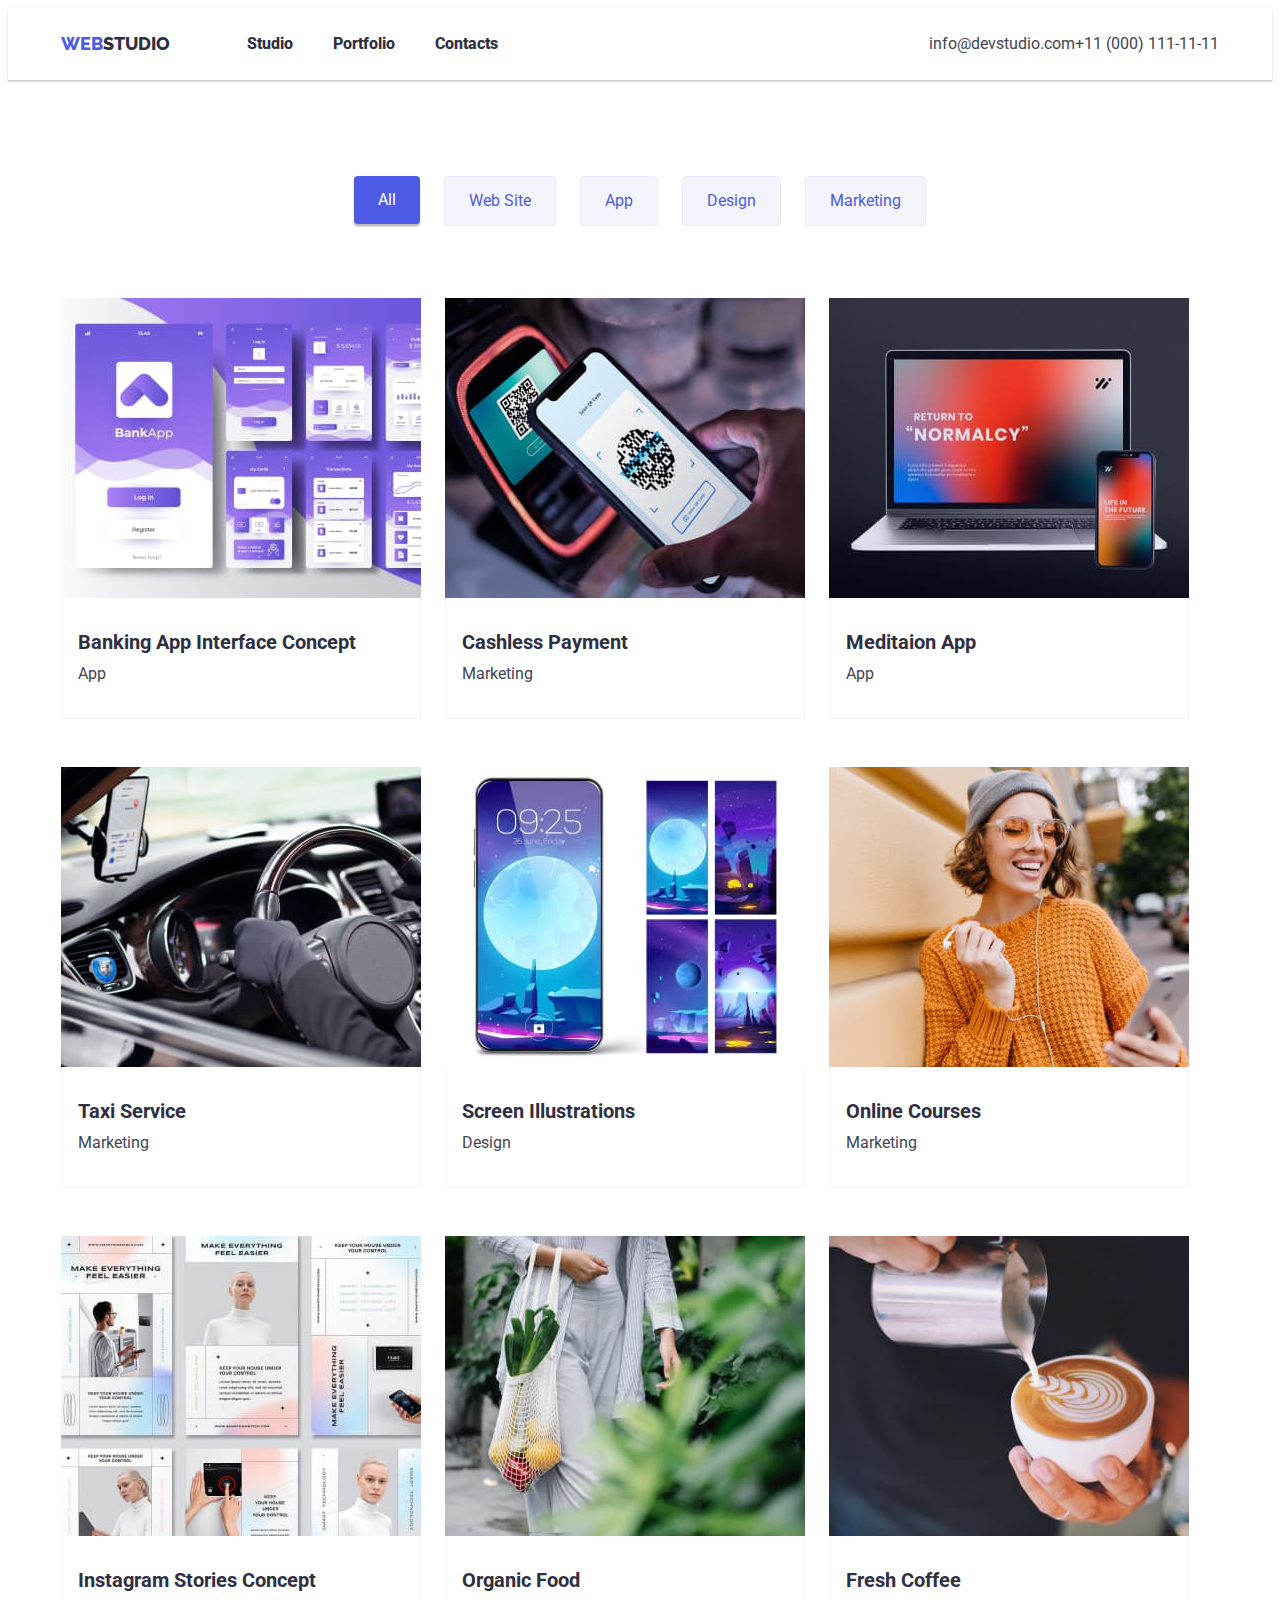
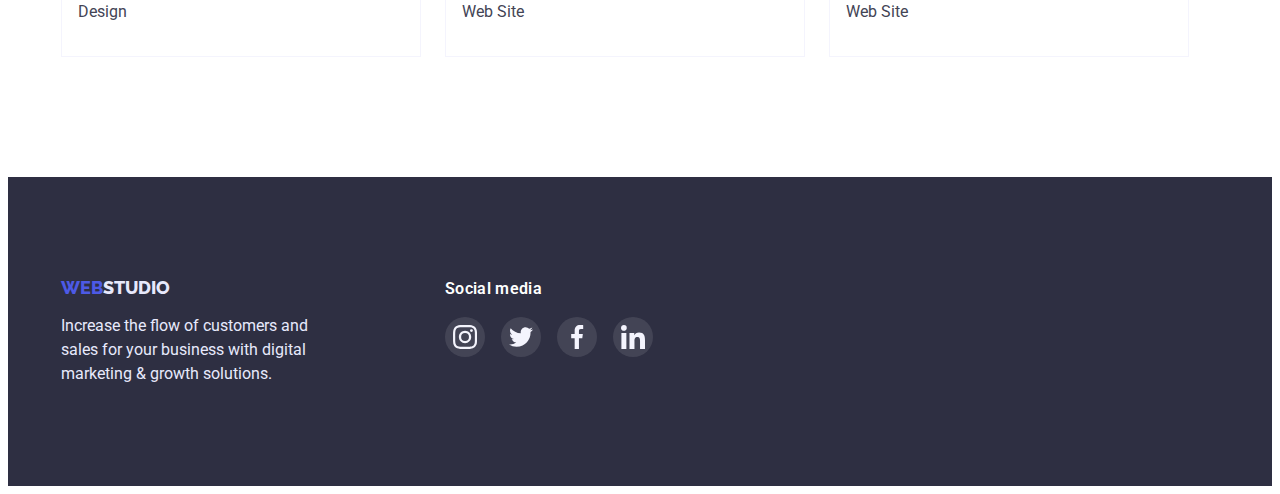
==== portfolio.html @ 6d772173 "modal.js" ====
<!DOCTYPE html>
<html lang="en">
  <head>
    <meta charset="UTF-8" />
    <meta http-equiv="X-UA-Compatible" content="IE=edge" />
    <meta name="viewport" content="width=device-width, initial-scale=1.0" />
    <title>Portfolio</title>

    <link rel="preconnect" href="https://fonts.googleapis.com" />
    <link rel="preconnect" href="https://fonts.gstatic.com" crossorigin />
    <link
      href="https://fonts.googleapis.com/css2?family=Raleway:wght@700;800&family=Roboto:wght@400;500;700;900&display=swap"
      rel="stylesheet"
    />
    <link
      rel="stylesheet"
      href="https://cdnjs.cloudflare.com/ajax/libs/modern-normalize/1.1.0/modern-normalize.min.css"
      integrity="sha512-wpPYUAdjBVSE4KJnH1VR1HeZfpl1ub8YT/NKx4PuQ5NmX2tKuGu6U/JRp5y+Y8XG2tV+wKQpNHVUX03MfMFn9Q=="
      crossorigin="anonymous"
      referrerpolicy="no-referrer"
    />
    <link rel="stylesheet" href="./сss/reset.css" />
    <link rel="stylesheet" href="./сss/styles.css" />
  </head>
  <body>
    <!--===========================HEADER========================-->
    <header class="header">
      <div class="container header-container">
        <nav class="header-nav">
          <a href="./index.html" class="header-logo"
            ><span class="blue-color">web</span><span class="grey-color">studio</span></a
          >
          <!--===========NAVIGATION HEADER=========-->
          <ul class="list header-list">
            <li>
              <a href="./index.html" class="list-nav header-list-item">Studio</a>
            </li>

            <li>
              <a href="./portfolio.html" class="list-nav header-list-item">Portfolio</a>
            </li>

            <li>
              <a href="" class="list-nav header-list-item">Contacts</a>
            </li>
          </ul>
        </nav>

        <!--================MAILTO============-->
        <ul class="list list-mailto">
          <li>
            <a href="mailto:info@devstudio.com" class="mailto">info@devstudio.com</a>
          </li>

          <li>
            <a href="tel:+110001111111" class="phone">+11 (000) 111-11-11</a>
          </li>
        </ul>
      </div>
    </header>
    <main>
      <!--============================NAVIGATION PAGE=================-->
      <section class="porfolio">
        <div class="container"> 
        <h1 class="visually-hidden">Our works</h1>
        <ul class="btn-list">
          <li>
            <button type="button" class="button-primary">All</button>
          </li>
          <li>
            <button type="button" class="menu-link">Web Site</button>
          </li>
          <li>
            <button type="button" class="menu-link">App</button>
          </li>
          <li>
            <button type="button" class="menu-link">Design</button>
          </li>
          <li>
            <button type="button" class="menu-link">Marketing</button>
          </li>
        </ul>
        
        <!--=====================1=======================-->
        
        <ul class="portfolio-list">
          <li class="porfolio-list-item">
            <a href="" class="portfolio-list-link">
            <img src="./images/portfolio/interfase.jpg" alt="Interfase" width="360" height="300" />
            <div class="portfolio-item-wrap">
            <h2 class="word-heading">Banking App Interface Concept</h2>
            <p class="word-img">App</p>
          </div>
          </a>
        </li>
          <!--=====================2=======================-->
          <li class="porfolio-list-item">
            <a href="" class="portfolio-list-link">
            <img src="./images/portfolio/payment.jpg" alt="Payment" width="360" height="300" />
            <div class="portfolio-item-wrap">

            <h2 class="word-heading">Cashless Payment</h2>
            <p class="word-img">Marketing</p>
          </div>
          </a>
        </li>
          <!--=====================3=======================-->
          <li class="porfolio-list-item">
            <a href="" class="portfolio-list-link">
            <img
              src="./images/portfolio/meditation.jpg"
              alt="Meditation"
              width="360"
              height="300"
            />
            <div class="portfolio-item-wrap">
            <h2 class="word-heading">Meditaion App</h2>
            <p class="word-img">App</p>
          </div>
          </a>
        </li>
          <!--=====================4=======================-->
          <li class="porfolio-list-item">
            <a href="" class="portfolio-list-link">
            <img src="./images/portfolio/taxi.jpg" alt="Taxi" width="360" height="300" />
            <div class="portfolio-item-wrap">
            <h2 class="word-heading">Taxi Service</h2>
            <p class="word-img">Marketing</p>
          </div>
          </a>
        </li>
          <!--=====================5=======================-->
          <li class="porfolio-list-item">
            <a href="" class="portfolio-list-link">
            <img src="./images/portfolio/illustrations.jpg" alt="" width="360" height="300" />
            <div class="portfolio-item-wrap">
            <h2 class="word-heading">Screen Illustrations</h2>
            <p class="word-img">Design</p>
          </div>
          </a>
        </li>
          <!--=====================6=======================-->
          <li class="porfolio-list-item">
            <a href="" class="portfolio-list-link">
            <img src="./images/portfolio/courses.jpg" alt="Courses" width="360" height="300" />
            <div class="portfolio-item-wrap">
            <h2 class="word-heading">Online Courses</h2>
            <p class="word-img">Marketing</p>
          </div>
          </a>
        </li>
          <!--=====================7=======================-->
          <li class="porfolio-list-item">
            <a href="" class="portfolio-list-link">
            <img src="./images/portfolio/instagram.jpg" alt="" width="360" height="300" />
            <div class="portfolio-item-wrap">
            <h2 class="word-heading">Instagram Stories Concept</h2>
            <p class="word-img">Design</p>
          </div>
          </a>
        </li>
          <!--=====================8=======================-->
          <li class="porfolio-list-item">
            <a href="" class="portfolio-list-link">
            <img src="./images/portfolio/food.jpg" alt="" width="360" height="300" />
            <div class="portfolio-item-wrap">
            <h2 class="word-heading">Organic Food</h2>
            <p class="word-img">Web Site</p>
          </div>
          </a>
        </li>
          <!--=====================9=======================-->
          <li class="porfolio-list-item">
            <a href="" class="portfolio-list-link">
            <img src="./images/portfolio/coffe.jpg" alt="Coffe" width="360" height="300" />
            <div class="portfolio-item-wrap">
            <h2 class="word-heading">Fresh Coffee</h2>
            <p class="word-img">Web Site</p>
          </div>
          </a>
        </li>
        </ul>
        </div>
      </section>
    </main>
    <!--===============================FOOTER==================================-->
    </main>
    <footer class="footer">
      <div class="container footer-cotainer">
        <div class="footer-container-logo-text">
          <div class="foooter-container-logo">
            <a class="footer-logo" href="./index.html"
              ><span class="blue-color">web</span><span class="cloud-color">studio</span></a
            >
          </div>

          <p class="footer-text">
            Increase the flow of customers and sales for your business with digital marketing &
            growth solutions.
          </p>
        </div>
        <div class="footer-social">
          <h3 class="footer-social-title">Social media</h3>
          <ul class="footer-social-list">
            <li class="footer-social-list-item">
              <a href="" class="fotter-social-list-link">
                <svg class="footer-social-list-icon" width="24" height="24">
                  <use href="./images/icons.svg#instagram"></use>
                </svg>
              </a>
            </li>
            <li class="footer-social-list-item">
              <a href="" class="fotter-social-list-link">
                <svg class="footer-social-list-icon" width="24" height="24">
                  <use href="./images/icons.svg#twitter"></use>
                </svg>
              </a>
            </li>
            <li class="footer-social-list-item">
              <a href="" class="fotter-social-list-link">
                <svg class="footer-social-list-icon" width="24" height="24">
                  <use href="./images/icons.svg#facebook"></use>
                </svg>
              </a>
            </li>
            <li class="footer-social-list-item">
              <a href="" class="fotter-social-list-link">
                <svg class="footer-social-list-icon" width="24" height="24">
                  <use href="./images/icons.svg#linkedin"></use>
                </svg>
              </a>
            </li>
          </ul>
        </div>
      </div>
    </footer>
    <script src="./js/modal.js"></script>
  </body>
</html>
---- сss/styles.css ----
/***************************color****************************/
:root {
  --primary-brand-IRIS: #4d5ae5;
  --Dark-color-NAVY-BLUE: #2e2f42;
  --secondary-brand-ACTIVE: #404bbf;
  --Success-color-GREEN: #31d0aa;
  --Text-color-SLATE: #434455;
  --Subtle-Text-LIGHT-SLATE: #8e8f99;
  --Accent-color-CORN-FLOVER: #e7e9fc;
  --Light-color-Cloud: #f4f4fd;
  --White: #ffffff;
}
body {
  font-family: 'Roboto', sans-serif;
  color: var(--Dark-color-NAVY-BLUE);
  background-color: var(--White);
}

/******Приховати заголовок******/

.visually-hidden {
  position: absolute;
  width: 1px;
  height: 1px;
  margin: -1px;
  border: 0;
  padding: 0;
  clip: rect(0 0 0 0);
  overflow: hidden;
}
/******CONTAINER******/
.container {
  width: 1158px;
  margin: 0 auto;
  padding-left: 15px;
  padding-right: 15px;
}

/******NO Pudding SECTION******/
/***+ in section ''no padding***/
.section.no-padding {
  padding-top: -0;
  padding-bottom: -0;
}
img {
  display: block;
  max-width: 100%;
  height: auto;
}

/**********************************HEADER*************************/
.header {
  box-shadow: 0px 2px 1px rgba(46, 47, 66, 0.08), 0px 1px 1px rgba(46, 47, 66, 0.16),
    0px 1px 6px rgba(46, 47, 66, 0.08);
}

.header-container {
  display: flex;
}

/***LOGO***/
.header-logo {
  font-family: 'Raleway', sans-serif;
  font-weight: 800;
  font-size: 18px;
  line-height: 1.17;
  text-transform: uppercase;
}
.blue-color {
  color: var(--primary-brand-IRIS);
}
.grey-color {
  color: var(--Dark-color-NAVY-BLUE);
}
/****************NAVIGATION HEADER**************/
.list-nav {
  font-weight: 800;
  font-size: 16px;
  line-height: 1.5;
  color: var(--Dark-color-NAVY-BLUE);
}

.list-nav:hover,
.list-nav:focus {
  color: var(--Text-color-SLATE);
}
.list-nav:active {
  color: var(--primary-brand-IRIS);
}
.header-nav {
  display: flex;
  align-items: center;
}
.header-list {
  display: block;
  display: flex;
  margin-left: 77px;
  gap: 40px;
}

.header-list-item {
  display: block;
  padding-top: 24px;
  padding-bottom: 24px;
}

/**************MAILTO-PHONE***************/
.mailto,
.phone {
  font-weight: 400;
  font-size: 16px;
  line-height: 1.5;
  color: var(--Text-color-SLATE);
}
.mailto:hover,
.mailto:focus,
.phone:hover,
.phone:focus {
  color: var(--primary-brand-IRIS);
}

.mailto:active,
.phone:active {
  color: var(--White);
  background-color: var(--primary-brand-IRIS);
}
.list-mailto {
  display: flex;
  margin-left: auto;
  align-items: center;
}
.list-mailto-phone {
  margin-left: 40px;
}

/******************************HERO******************************/
.hero {
  max-width: 1440px;
  padding-top: 192px;
  padding-bottom: 192px;
  margin-left: auto;
  margin-right: auto;
  background-image: linear-gradient(rgba(46, 47, 66, 0.7), rgba(46, 47, 66, 0.7)),
    url(../images/webstudio/people-office.jpg);
  background-position: center;
  background-size: cover;
  background-color: var(--Dark-color-NAVY-BLUE);
}
.hero-caption {
  text-align: center;
  margin: 0 auto;
  font-weight: 500;
  font-size: 56px;
  line-height: 1.07;
  color: var(--White);
  max-width: 492px;
}

/*************BUTTON HERO** PORFOLIO************/

.button-hero {
  padding: 16px 32px;
  border-radius: 4px;
  display: block;
  margin: 48px auto 0;
  font-family: inherit;
  font-size: 16px;
  line-height: 1.19;
  background-color: var(--primary-brand-IRIS);
  color: var(--White);
  border: none;
}
.button-hero:hover,
.button-hero:focus {
  background-color: var(--secondary-brand-ACTIVE);
}
.button-hero:active {
  background-color: var(--primary-brand-IRIS);
}

/******************************FEATURES*************************/

.features {
  padding-top: 120px;
  padding-bottom: 120px;
}

.features-list {
  display: flex;
  gap: 24px;
}

.features-list-item {
  flex-basis: calc((100% - 72px) / 4);
}

.features-list-icon {
  width: 264px;
  height: 112px;
  margin-bottom: 8px;
  display: flex;
  align-items: center;
  justify-content: center;
  background-color: var(--Light-color-Cloud);
  border-radius: 4px;
}

.features-title {
  margin-bottom: 8px;
  font-size: 20px;
  line-height: 1.2;
  letter-spacing: 0.02em;
}
.features-text {
  font-weight: 400;
  font-size: 16px;
  line-height: 1.5;
  letter-spacing: 0.02em;
  color: var(--Text-color-SLATE);
}
/************************************OUR GOB*************************/
.gob {
  padding-bottom: 120px;
}

.gob-title {
  margin-bottom: 72px;
  text-align: center;
  font-size: 36px;
  line-height: 1.11;
}
.gob-list {
  display: flex;
  gap: 24px;
}
/************************************OUR TEAM************************/
.user {
  padding-top: 120px;
  padding-bottom: 120px;
  background-color: var(--Light-color-Cloud);
}
.user-heading {
  margin-bottom: 72px;
  text-align: center;
  font-size: 36px;
  line-height: 1.11;
}
.user-list {
  display: flex;
  gap: 24px;
}
.user-name {
  margin-bottom: 8px;
  font-size: 20px;
  line-height: 1.2;
}
.user-text {
  font-weight: 400;
  font-size: 16px;
  line-height: 1.5;
  color: var(--Text-color-SLATE);
}
.user-wrap {
  padding-top: 32px;
  padding-bottom: 32px;
}
.list-foto {
  box-shadow: 0px 1px 6px rgba(46, 47, 66, 0.08), 0px 1px 1px rgba(46, 47, 66, 0.16),
    0px 2px 1px rgba(46, 47, 66, 0.08);
  border-radius: 0px 0px 4px 4px;
  text-align: center;
  background-color: var(--White);
}

.social-list {
  display: flex;
  justify-content: center;
  margin-top: 12px;
  gap: 24px;
}

.social-list-link {
  display: flex;
  justify-content: center;
  align-items: center;
  width: 40px;
  height: 40px;
  border-radius: 50%;
  fill: var(--Light-color-Cloud);
  background-color: var(--primary-brand-IRIS);
}
.social-list-link:hover,
.social-list-link:focus {
  background-color: var(--Success-color-GREEN);
  fill: var(--Light-color-Cloud);
}
.social-list-icon {
  fill: var(--Light-color-Cloud);
}

/****************************************CUSTOMERS***********************/
.section-title {
  margin-bottom: 72px;
  font-weight: 700;
  font-size: 36px;
  line-height: 1.17;
  text-align: center;
  letter-spacing: 0.03em;
}

.customers {
  padding-top: 120px;
  padding-bottom: 120px;
}

.our-customers {
  display: flex;
  gap: 24px;
}

.customers-list {
  width: 168px;
  height: 88px;
  cursor: pointer;
  margin: 0;
  padding: 0;
  border-radius: 4px;
}

.customers-link {
  border: 1px solid var(--Subtle-Text-LIGHT-SLATE);
  height: 100%;
  width: 100%;
  fill: var(--Subtle-Text-LIGHT-SLATE);
  display: flex;
  align-items: center;
  justify-content: center;
  border-radius: 4px;
}

.customers-link:hover,
.customers-link:focus {
  color: var(--primary-brand-IRIS);
  border: 1px solid var(--primary-brand-IRIS);
  fill: currentColor;
}

/*************************PORTFOLIO*****************/
/*************************PORTFOLIO*****************/
.porfolio {
  padding-top: 96px;
  padding-bottom: 120px;
}
.btn-list {
  margin-bottom: 72px;
  display: flex;
  gap: 24px;
  justify-content: center;
}

.button-primary {
  padding: 12px 24px;
  box-shadow: 0px 3px 1px rgba(0, 0, 0, 0.1), 0px 2px 1px rgba(0, 0, 0, 0.08),
    0px 2px 2px rgba(0, 0, 0, 0.12);
  border-radius: 4px;
  font-family: inherit;
  font-size: 16px;
  line-height: 1.5;
  background-color: var(--primary-brand-IRIS);
  color: var(--White);
  border: none;
}

.button-primary:active {
  background-color: var(--secondary-brand-ACTIVE);
}

.menu-link {
  padding: 12px 24px;
  font-family: inherit;
  font-size: 16px;
  line-height: 1.5;
  background-color: var(--Light-color-Cloud);
  color: var(--primary-brand-IRIS);
  border: 1px solid var(--Accent-color-CORN-FLOVER);
  border-radius: 4px;
}

.menu-link:hover,
.menu-link:focus {
  border: 1px solid var(--primary-brand-IRIS);
  box-shadow: 0px 3px 1px rgba(0, 0, 0, 0.1), 0px 2px 1px rgba(0, 0, 0, 0.08),
    0px 2px 2px rgba(0, 0, 0, 0.12);
  background-color: var(--primary-brand-IRIS);
  color: var(--White);
}

.menu-link:active {
  color: var(--White);
  background-color: var(--primary-brand-IRIS);
}
/*****************************OUR WORDS*****************/
.portfolio-list {
  display: flex;
  flex-wrap: wrap;
  row-gap: 48px;
  column-gap: 24px;
}
.porfolio-list-item {
  background-color: var(--White);
  /* box-shadow: 0px 1px 6px rgba(46, 47, 66, 0.08); */
}
.porfolio-list-item:hover,
.porfolio-list-item:focus {
  background-color: var(--White);
  box-shadow: 0px 1px 6px rgba(46, 47, 66, 0.08),
    0px 1px 1px rgba(46, 47, 66, 0.16), 0px 2px 1px rgba(46, 47, 66, 0.08);
}

.portfolio-item-wrap {
  border: 0.5px solid #f4f4fd;
  padding: 32px 16px;
  border-top: none;
}

.word-heading {
  margin-bottom: 8px;
  font-size: 20px;
  line-height: 1.2;
}

.word-img {
  line-height: 1.5;
  color: var(--Text-color-SLATE);
}


/*****************************************FOOTER***********************/
.footer {
  
  padding-top: 100px;
  padding-bottom: 100px;
  background-color: var(--Dark-color-NAVY-BLUE);
}

.cloud-color {
  color: var(--Accent-color-CORN-FLOVER);
}
.footer-logo {
  display: inline-block;
  margin-bottom: 16px;
  font-family: 'Raleway';
  font-weight: 800;
  font-size: 18px;
  line-height: 1.17;
  text-transform: uppercase;
}
.footer-text {
  line-height: 1.5;
  color: var(--Accent-color-CORN-FLOVER);
  max-width: 264px;
}
.footer .container {
  display: flex;
}

.footer-container {
  display: flex;
  align-items: baseline;
}

.footer-container-logo-text {
  margin-right: 120px;
}

.footer-social {
}
.footer-social-title {
  font-weight: 600;
  font-size: 16px;
  line-height: 1.5;
  letter-spacing: 0.02em;
  color: var(--White);
}

.footer-social-list {
  display: flex;
  margin-top: 16px;
  gap: 16px;
}

/* .footer-social-list-item:ntn-child(4n){
  margin-right: 0;
} */

/* .footer-social-list-item:not(:last-child) {
  margin-right: 16px;
} */

.fotter-social-list-link {
  display: flex;
  justify-content: center;
  align-items: center;
  width: 40px;
  height: 40px;
  border-radius: 50%;
  fill: var(--Light-color-Cloud);
  background-color: rgba(255, 255, 255, 0.1);
}

.fotter-social-list-link:hover,
.fotter-social-list-link:focus {
  background-color: var(--Success-color-GREEN);
  fill: var(--Light-color-Cloud);
}
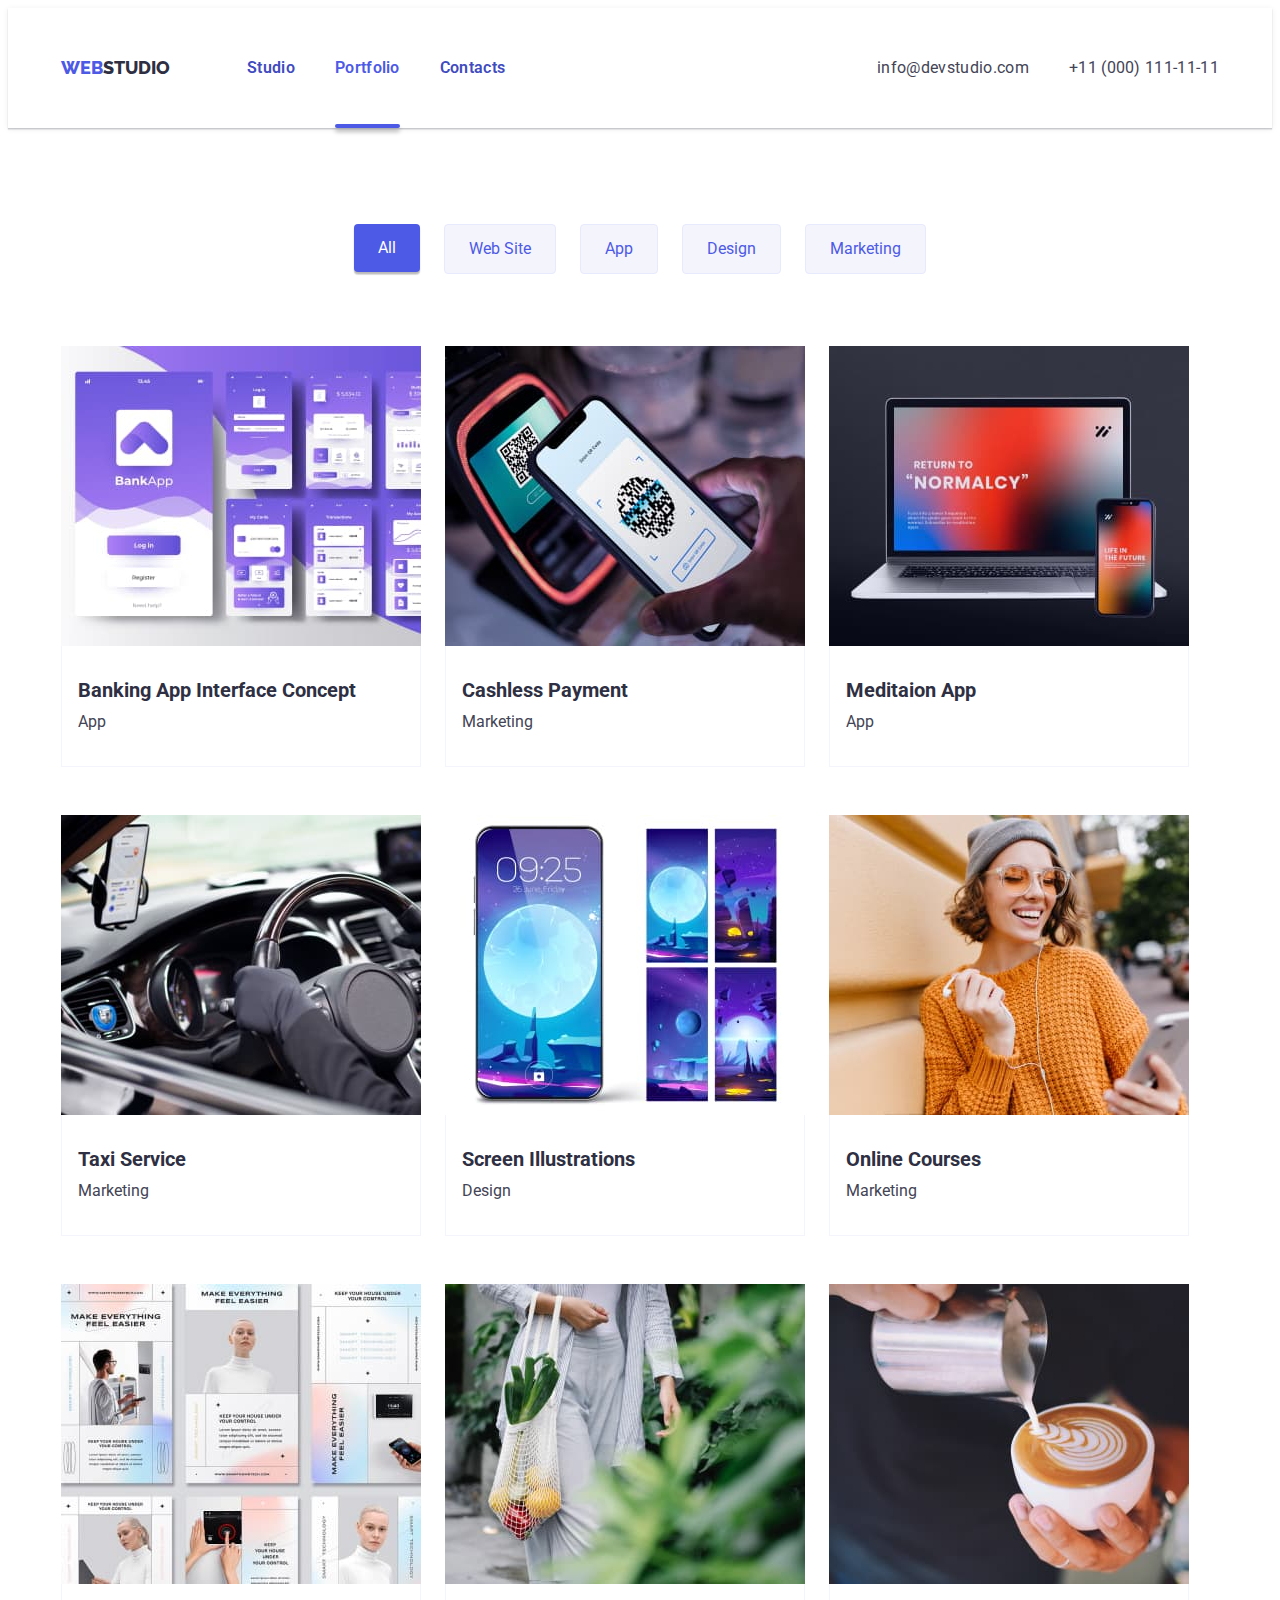
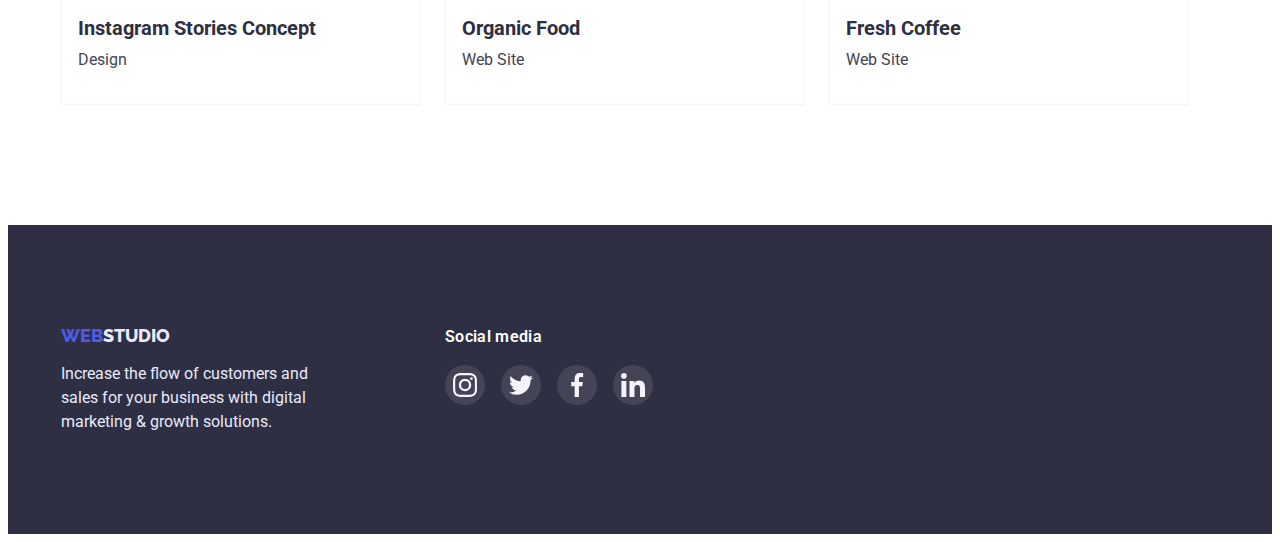
==== commit 9fd50603: "html" ====
--- a/portfolio.html
+++ b/portfolio.html
@@ -32,15 +32,15 @@
           >
           <!--===========NAVIGATION HEADER=========-->
           <ul class="list header-list">
-            <li>
+            <li class="nav-item">
               <a href="./index.html" class="list-nav header-list-item">Studio</a>
             </li>
 
-            <li>
-              <a href="./portfolio.html" class="list-nav header-list-item">Portfolio</a>
-            </li>
-
-            <li>
+            <li class="nav-item">
+              <a href="./portfolio.html" class="list-nav header-list-item current">Portfolio</a>
+            </li>
+
+            <li class="nav-item">
               <a href="" class="list-nav header-list-item">Contacts</a>
             </li>
           </ul>
@@ -52,7 +52,7 @@
             <a href="mailto:info@devstudio.com" class="mailto">info@devstudio.com</a>
           </li>
 
-          <li>
+          <li class="list-mailto-phone">
             <a href="tel:+110001111111" class="phone">+11 (000) 111-11-11</a>
           </li>
         </ul>
--- a/сss/styles.css
+++ b/сss/styles.css
@@ -9,7 +9,11 @@
   --Accent-color-CORN-FLOVER: #e7e9fc;
   --Light-color-Cloud: #f4f4fd;
   --White: #ffffff;
-}
+  --transition-duration-function: 250ms cubic-bezier(0.4, 0, 0.2, 1);
+}
+
+
+
 body {
   font-family: 'Roboto', sans-serif;
   color: var(--Dark-color-NAVY-BLUE);
@@ -37,7 +41,6 @@
 }
 
 /******NO Pudding SECTION******/
-/***+ in section ''no padding***/
 .section.no-padding {
   padding-top: -0;
   padding-bottom: -0;
@@ -66,12 +69,15 @@
   line-height: 1.17;
   text-transform: uppercase;
 }
+
 .blue-color {
   color: var(--primary-brand-IRIS);
 }
+
 .grey-color {
   color: var(--Dark-color-NAVY-BLUE);
 }
+
 /****************NAVIGATION HEADER**************/
 .list-nav {
   font-weight: 800;
@@ -103,15 +109,57 @@
   padding-top: 24px;
   padding-bottom: 24px;
 }
+/******************Підкреслення::after**********/
+.nav-item{
+position: relative;
+padding-top: 24px;
+padding-bottom: 24px;
+}
+
+.header-list-item{
+/***
+  transition: color 250ms cubic-bezier(0.4, 0, 0.2, 1);
+  */
+  transition: color var(--transition-duration-function);
+  color: var(--secondary-brand-ACTIVE);
+  font-weight: 600;
+  line-height: 1.5;
+  letter-spacing: 0.02em;
+  text-decoration: none;
+}
+
+.header-list-item.current::after{
+position: absolute;
+display: block;
+content: "";
+bottom: 0;
+width: 100%;
+height: 4px;
+border-radius: 2px;
+background-color: var(--primary-brand-IRIS);
+box-shadow: 0px 4px 4px rgba(0, 0, 0, 0.25);
+}
+
+.header-list-item.current{
+color: var(--primary-brand-IRIS);
+}
 
 /**************MAILTO-PHONE***************/
 .mailto,
 .phone {
+  /*transition: color 250ms cubic-bezier(0.4, 0, 0.2, 1);*/
+  transition: color var(--transition-duration-function);
   font-weight: 400;
   font-size: 16px;
   line-height: 1.5;
+  letter-spacing: 0.02em;
   color: var(--Text-color-SLATE);
-}
+
+  transition: color var(--transition-duration-function);
+}
+
+
+
 .mailto:hover,
 .mailto:focus,
 .phone:hover,
@@ -132,6 +180,9 @@
 .list-mailto-phone {
   margin-left: 40px;
 }
+
+
+
 
 /******************************HERO******************************/
 .hero {
@@ -169,6 +220,9 @@
   background-color: var(--primary-brand-IRIS);
   color: var(--White);
   border: none;
+
+  transition: backround-color var(--transition-duration-function);
+  box-shadow: var(--transition-duration-function);
 }
 .button-hero:hover,
 .button-hero:focus {
@@ -288,6 +342,9 @@
   border-radius: 50%;
   fill: var(--Light-color-Cloud);
   background-color: var(--primary-brand-IRIS);
+
+  transition: background-color var(--transition-duration-function);
+
 }
 .social-list-link:hover,
 .social-list-link:focus {
@@ -336,6 +393,11 @@
   align-items: center;
   justify-content: center;
   border-radius: 4px;
+
+  transition: color var(--transition-duration-function),
+  border var(--transition-duration-function),
+  fill var(--transition-duration-function);
+
 }
 
 .customers-link:hover,
@@ -506,7 +568,11 @@
   border-radius: 50%;
   fill: var(--Light-color-Cloud);
   background-color: rgba(255, 255, 255, 0.1);
-}
+  
+  transition: background-color var(--transition-duration-function);
+
+}
+
 
 .fotter-social-list-link:hover,
 .fotter-social-list-link:focus {
@@ -514,3 +580,57 @@
   fill: var(--Light-color-Cloud);
 }
 
+/***************BACKDROP********************/
+.backdrop{
+  position: fixed;
+  top: 0;
+  left: 0;
+  z-index: 100;
+  width: 100%;
+  height: 100%;
+  background-color: rgba(46, 47, 66, 0.4);
+  transition: opacity var(--transition-duration-function),
+  visibility var(--transition-duration-function);
+}
+
+.backdrop.is-hidden{
+opacity: 0;
+visibility: hidden;
+pointer-events: none;
+}
+ /**************MODAL*************************/
+ .modal{
+position: absolute;
+top: 50%;
+left: 50%;
+transform: translate(-50%, -50%);
+width: 408px;
+height: 576px;
+background-color: #fcfcfc;
+box-shadow: 0px 1px 1px rgba(0, 0, 0, 0.14), 0px 1px 3px rgba(0, 0, 0, 0.12),
+    0px 2px 1px rgba(0, 0, 0, 0.2);
+  border-radius: 4px;
+}
+
+.modal-close-btn{
+position: absolute;
+top: 24px;
+left: 24px;
+display: flex;
+align-items: center;
+justify-content: center;
+width: 24px;
+height: 24px;
+border-radius:  50%;
+border-color: 1px solid rgba(0, 0, 0, 0.1);
+background-color: var(--Accent-color-CORN-FLOVER);
+transition: box-shadow var(--transition-duration-function);
+}
+
+.modal-close-btn:hover,
+.modal-close-btn:focus{
+background-color: var(--secondary-brand-ACTIVE);
+fill: var(--White);
+
+}
+
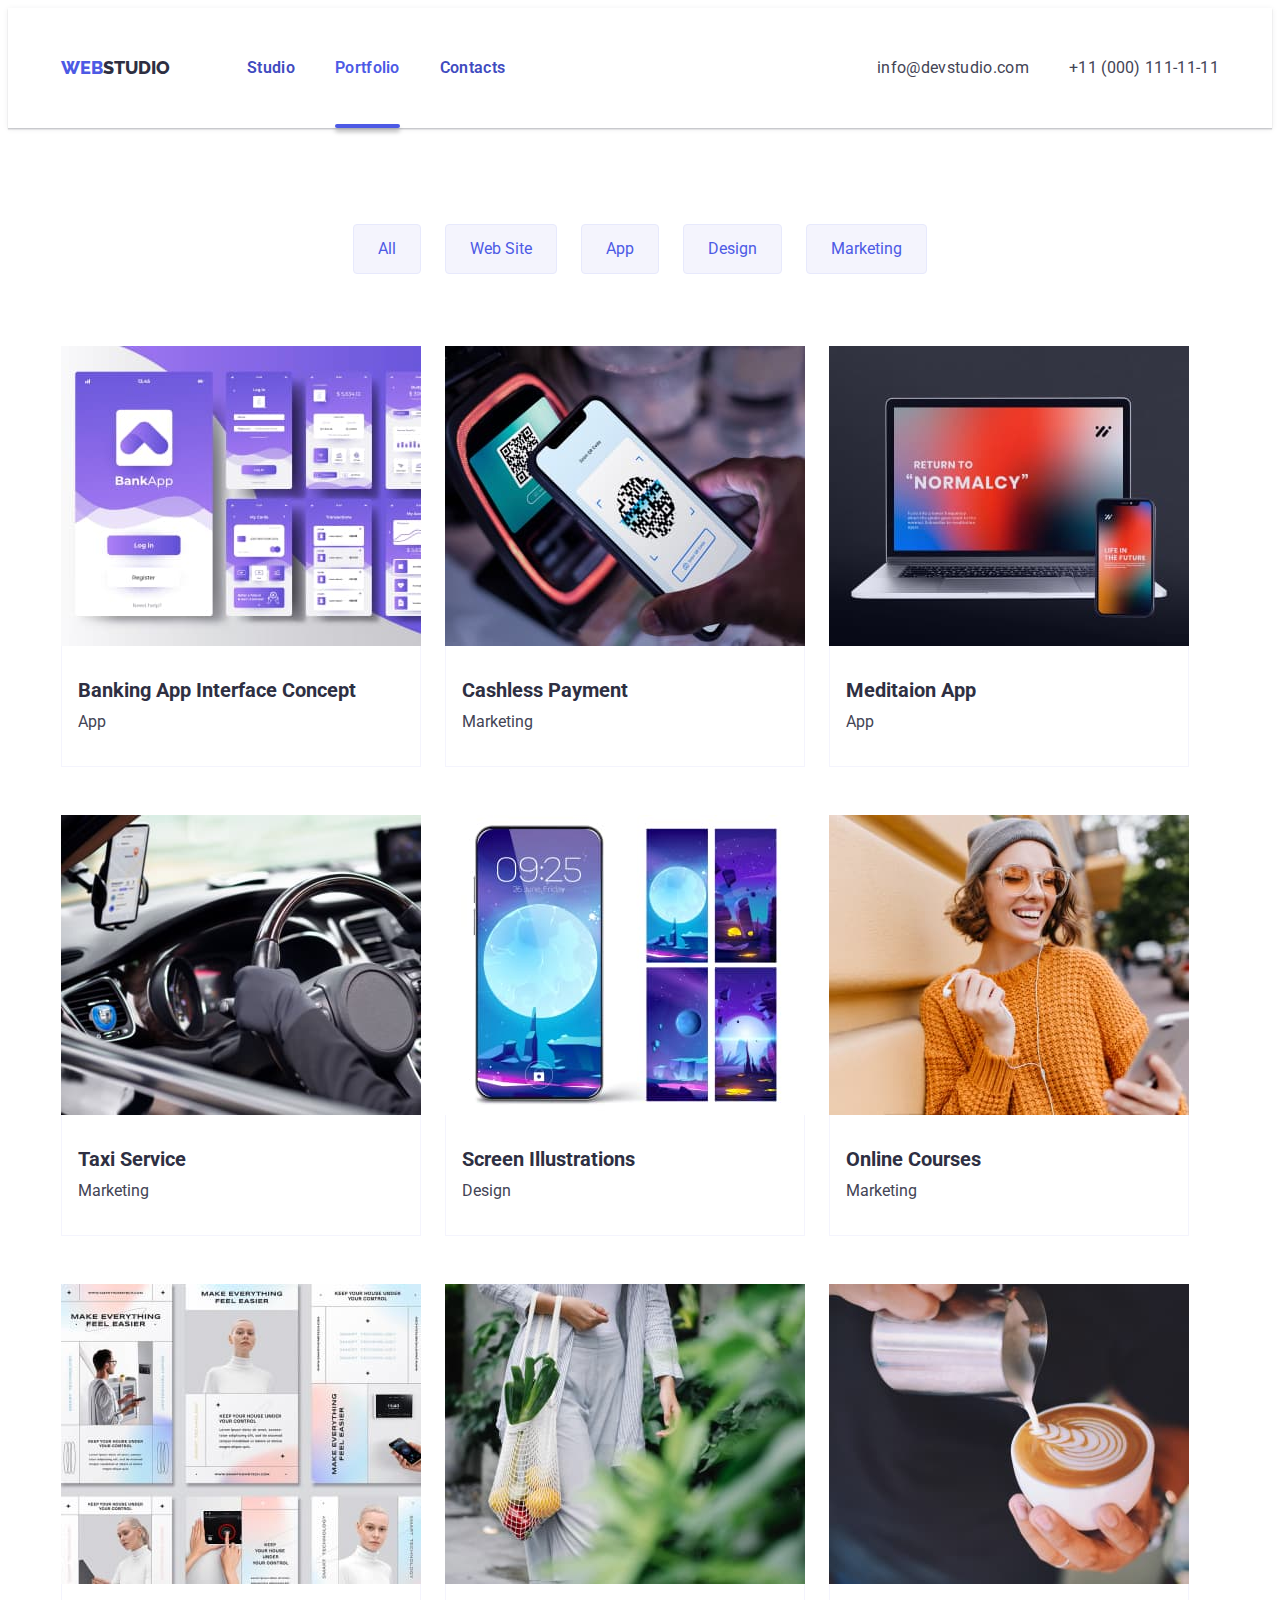
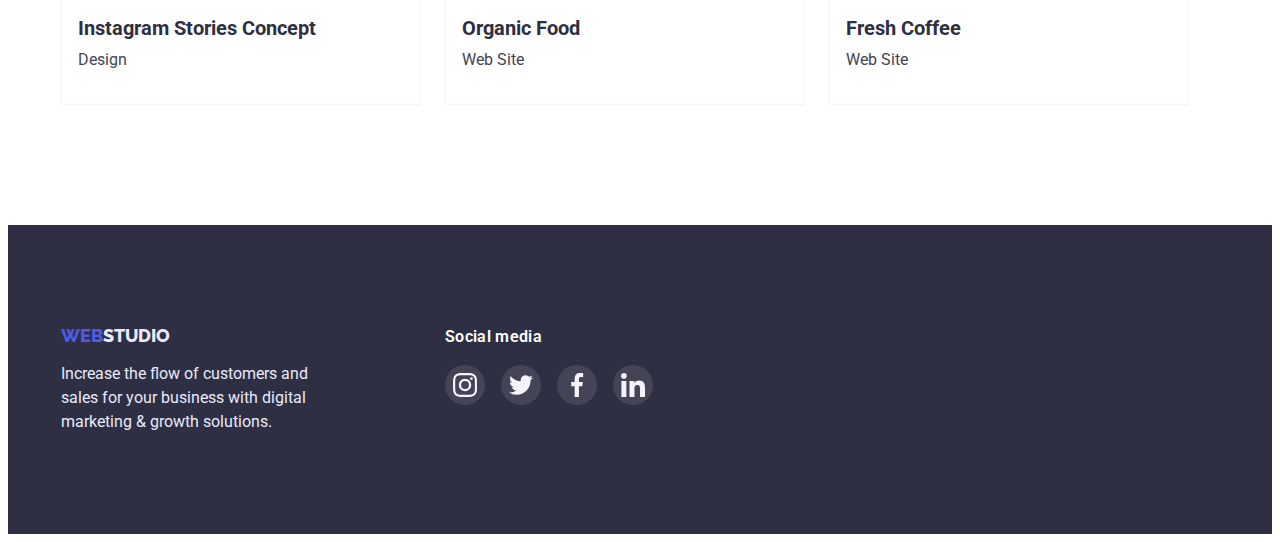
==== commit 54d1e95e: "Portfolio" ====
--- a/portfolio.html
+++ b/portfolio.html
@@ -65,19 +65,19 @@
         <h1 class="visually-hidden">Our works</h1>
         <ul class="btn-list">
           <li>
-            <button type="button" class="button-primary">All</button>
-          </li>
-          <li>
-            <button type="button" class="menu-link">Web Site</button>
-          </li>
-          <li>
-            <button type="button" class="menu-link">App</button>
-          </li>
-          <li>
-            <button type="button" class="menu-link">Design</button>
-          </li>
-          <li>
-            <button type="button" class="menu-link">Marketing</button>
+            <button type="button" class="button-portfolio">All</button>
+          </li>
+          <li>
+            <button type="button" class="button-portfolio">Web Site</button>
+          </li>
+          <li>
+            <button type="button" class="button-portfolio">App</button>
+          </li>
+          <li>
+            <button type="button" class="button-portfolio">Design</button>
+          </li>
+          <li>
+            <button type="button" class="button-portfolio">Marketing</button>
           </li>
         </ul>
         
@@ -86,7 +86,14 @@
         <ul class="portfolio-list">
           <li class="porfolio-list-item">
             <a href="" class="portfolio-list-link">
+
+              <div class="portfolio-overlay-wrapper">
             <img src="./images/portfolio/interfase.jpg" alt="Interfase" width="360" height="300" />
+            <p class="overlay">
+              14 Stylish and User-Friendly App Design Concepts · Task Manager App · Calorie Tracker App · Exotic Fruit Ecommerce App · Cloud Storage App
+            </p>
+            </div>
+
             <div class="portfolio-item-wrap">
             <h2 class="word-heading">Banking App Interface Concept</h2>
             <p class="word-img">App</p>
@@ -96,9 +103,15 @@
           <!--=====================2=======================-->
           <li class="porfolio-list-item">
             <a href="" class="portfolio-list-link">
+
+              <div class="portfolio-overlay-wrapper">
             <img src="./images/portfolio/payment.jpg" alt="Payment" width="360" height="300" />
-            <div class="portfolio-item-wrap">
-
+            <p class="overlay">
+              14 Stylish and User-Friendly App Design Concepts · Task Manager App · Calorie Tracker App · Exotic Fruit Ecommerce App · Cloud Storage App
+            </p>
+            </div>
+           
+            <div class="portfolio-item-wrap">
             <h2 class="word-heading">Cashless Payment</h2>
             <p class="word-img">Marketing</p>
           </div>
@@ -107,12 +120,19 @@
           <!--=====================3=======================-->
           <li class="porfolio-list-item">
             <a href="" class="portfolio-list-link">
+
+              <div class="portfolio-overlay-wrapper">
             <img
               src="./images/portfolio/meditation.jpg"
               alt="Meditation"
               width="360"
               height="300"
             />
+            <p class="overlay">
+              14 Stylish and User-Friendly App Design Concepts · Task Manager App · Calorie Tracker App · Exotic Fruit Ecommerce App · Cloud Storage App
+            </p>
+            </div>
+            
             <div class="portfolio-item-wrap">
             <h2 class="word-heading">Meditaion App</h2>
             <p class="word-img">App</p>
@@ -122,7 +142,14 @@
           <!--=====================4=======================-->
           <li class="porfolio-list-item">
             <a href="" class="portfolio-list-link">
+
+              <div class="portfolio-overlay-wrapper">
             <img src="./images/portfolio/taxi.jpg" alt="Taxi" width="360" height="300" />
+            <p class="overlay">
+              14 Stylish and User-Friendly App Design Concepts · Task Manager App · Calorie Tracker App · Exotic Fruit Ecommerce App · Cloud Storage App
+            </p>
+            </div>
+            
             <div class="portfolio-item-wrap">
             <h2 class="word-heading">Taxi Service</h2>
             <p class="word-img">Marketing</p>
@@ -132,7 +159,14 @@
           <!--=====================5=======================-->
           <li class="porfolio-list-item">
             <a href="" class="portfolio-list-link">
+
+              <div class="portfolio-overlay-wrapper">
             <img src="./images/portfolio/illustrations.jpg" alt="" width="360" height="300" />
+            <p class="overlay">
+              14 Stylish and User-Friendly App Design Concepts · Task Manager App · Calorie Tracker App · Exotic Fruit Ecommerce App · Cloud Storage App
+            </p>
+            </div>
+            
             <div class="portfolio-item-wrap">
             <h2 class="word-heading">Screen Illustrations</h2>
             <p class="word-img">Design</p>
@@ -142,7 +176,14 @@
           <!--=====================6=======================-->
           <li class="porfolio-list-item">
             <a href="" class="portfolio-list-link">
+
+              <div class="portfolio-overlay-wrapper">
             <img src="./images/portfolio/courses.jpg" alt="Courses" width="360" height="300" />
+            <p class="overlay">
+              14 Stylish and User-Friendly App Design Concepts · Task Manager App · Calorie Tracker App · Exotic Fruit Ecommerce App · Cloud Storage App
+            </p>
+            </div>
+            
             <div class="portfolio-item-wrap">
             <h2 class="word-heading">Online Courses</h2>
             <p class="word-img">Marketing</p>
@@ -152,7 +193,14 @@
           <!--=====================7=======================-->
           <li class="porfolio-list-item">
             <a href="" class="portfolio-list-link">
+
+              <div class="portfolio-overlay-wrapper">
             <img src="./images/portfolio/instagram.jpg" alt="" width="360" height="300" />
+            <p class="overlay">
+              14 Stylish and User-Friendly App Design Concepts · Task Manager App · Calorie Tracker App · Exotic Fruit Ecommerce App · Cloud Storage App
+            </p>
+            </div>
+            
             <div class="portfolio-item-wrap">
             <h2 class="word-heading">Instagram Stories Concept</h2>
             <p class="word-img">Design</p>
@@ -162,7 +210,14 @@
           <!--=====================8=======================-->
           <li class="porfolio-list-item">
             <a href="" class="portfolio-list-link">
+
+              <div class="portfolio-overlay-wrapper">
             <img src="./images/portfolio/food.jpg" alt="" width="360" height="300" />
+            <p class="overlay">
+              14 Stylish and User-Friendly App Design Concepts · Task Manager App · Calorie Tracker App · Exotic Fruit Ecommerce App · Cloud Storage App
+            </p>
+            </div>
+            
             <div class="portfolio-item-wrap">
             <h2 class="word-heading">Organic Food</h2>
             <p class="word-img">Web Site</p>
@@ -172,7 +227,15 @@
           <!--=====================9=======================-->
           <li class="porfolio-list-item">
             <a href="" class="portfolio-list-link">
+
+              <div class="portfolio-overlay-wrapper">
             <img src="./images/portfolio/coffe.jpg" alt="Coffe" width="360" height="300" />
+            <p class="overlay">
+              14 Stylish and User-Friendly App Design Concepts · Task Manager App · Calorie Tracker App · Exotic Fruit Ecommerce App · Cloud Storage App
+            </p>
+            </div>
+            
+            
             <div class="portfolio-item-wrap">
             <h2 class="word-heading">Fresh Coffee</h2>
             <p class="word-img">Web Site</p>
@@ -184,7 +247,6 @@
       </section>
     </main>
     <!--===============================FOOTER==================================-->
-    </main>
     <footer class="footer">
       <div class="container footer-cotainer">
         <div class="footer-container-logo-text">
@@ -234,6 +296,5 @@
         </div>
       </div>
     </footer>
-    <script src="./js/modal.js"></script>
   </body>
 </html>--- a/сss/styles.css
+++ b/сss/styles.css
@@ -413,6 +413,7 @@
   padding-top: 96px;
   padding-bottom: 120px;
 }
+
 .btn-list {
   margin-bottom: 72px;
   display: flex;
@@ -420,24 +421,7 @@
   justify-content: center;
 }
 
-.button-primary {
-  padding: 12px 24px;
-  box-shadow: 0px 3px 1px rgba(0, 0, 0, 0.1), 0px 2px 1px rgba(0, 0, 0, 0.08),
-    0px 2px 2px rgba(0, 0, 0, 0.12);
-  border-radius: 4px;
-  font-family: inherit;
-  font-size: 16px;
-  line-height: 1.5;
-  background-color: var(--primary-brand-IRIS);
-  color: var(--White);
-  border: none;
-}
-
-.button-primary:active {
-  background-color: var(--secondary-brand-ACTIVE);
-}
-
-.menu-link {
+.button-portfolio {
   padding: 12px 24px;
   font-family: inherit;
   font-size: 16px;
@@ -446,10 +430,14 @@
   color: var(--primary-brand-IRIS);
   border: 1px solid var(--Accent-color-CORN-FLOVER);
   border-radius: 4px;
-}
-
-.menu-link:hover,
-.menu-link:focus {
+
+  transition: background-color var(--transition-duration-function),
+  color var(--transition-duration-function),
+  box-shadow var(--transition-duration-function);
+}
+
+.button-portfolio:hover,
+.button-portfolio:focus {
   border: 1px solid var(--primary-brand-IRIS);
   box-shadow: 0px 3px 1px rgba(0, 0, 0, 0.1), 0px 2px 1px rgba(0, 0, 0, 0.08),
     0px 2px 2px rgba(0, 0, 0, 0.12);
@@ -457,11 +445,11 @@
   color: var(--White);
 }
 
-.menu-link:active {
+.button-portfolio:active {
   color: var(--White);
   background-color: var(--primary-brand-IRIS);
 }
-/*****************************OUR WORDS*****************/
+/*****************************OUR WORDS PORTFOLIO*****************/
 .portfolio-list {
   display: flex;
   flex-wrap: wrap;
@@ -471,7 +459,10 @@
 .porfolio-list-item {
   background-color: var(--White);
   /* box-shadow: 0px 1px 6px rgba(46, 47, 66, 0.08); */
-}
+  transition: background-color var(--transition-duration-function),
+    box-shadow var(--transition-duration-function);
+}
+
 .porfolio-list-item:hover,
 .porfolio-list-item:focus {
   background-color: var(--White);
@@ -495,6 +486,40 @@
   line-height: 1.5;
   color: var(--Text-color-SLATE);
 }
+
+/****************PORTFOLIO OVERLAY*******************/
+.overlay{
+position: absolute;
+left: 0;
+top: 0;
+width: 100%;
+height: 100%;
+overflow: auto;
+transform: translate(0, 100%);
+transition: transform var(--transition-duration-function);
+
+  color: var(--Light-color-Cloud);
+  background-color: var(--primary-brand-IRIS);
+  padding: 40px 32px 164px 32px;
+  font-size: 16px;
+  line-height: 1.5;
+}
+.portfolio-list-link{
+display: block;
+}
+
+.portfolio-overlay-wrapper{
+position: relative;
+overflow: hidden;
+}
+
+.portfolio-list-link:hover .overlay,
+.portfolio-list-link:focus .overlay {
+  transform: translate(0, 0);
+}
+
+
+
 
 
 /*****************************************FOOTER***********************/
@@ -615,7 +640,8 @@
 .modal-close-btn{
 position: absolute;
 top: 24px;
-left: 24px;
+right: 24px;
+padding: 0;
 display: flex;
 align-items: center;
 justify-content: center;
@@ -625,6 +651,7 @@
 border-color: 1px solid rgba(0, 0, 0, 0.1);
 background-color: var(--Accent-color-CORN-FLOVER);
 transition: box-shadow var(--transition-duration-function);
+
 }
 
 .modal-close-btn:hover,
